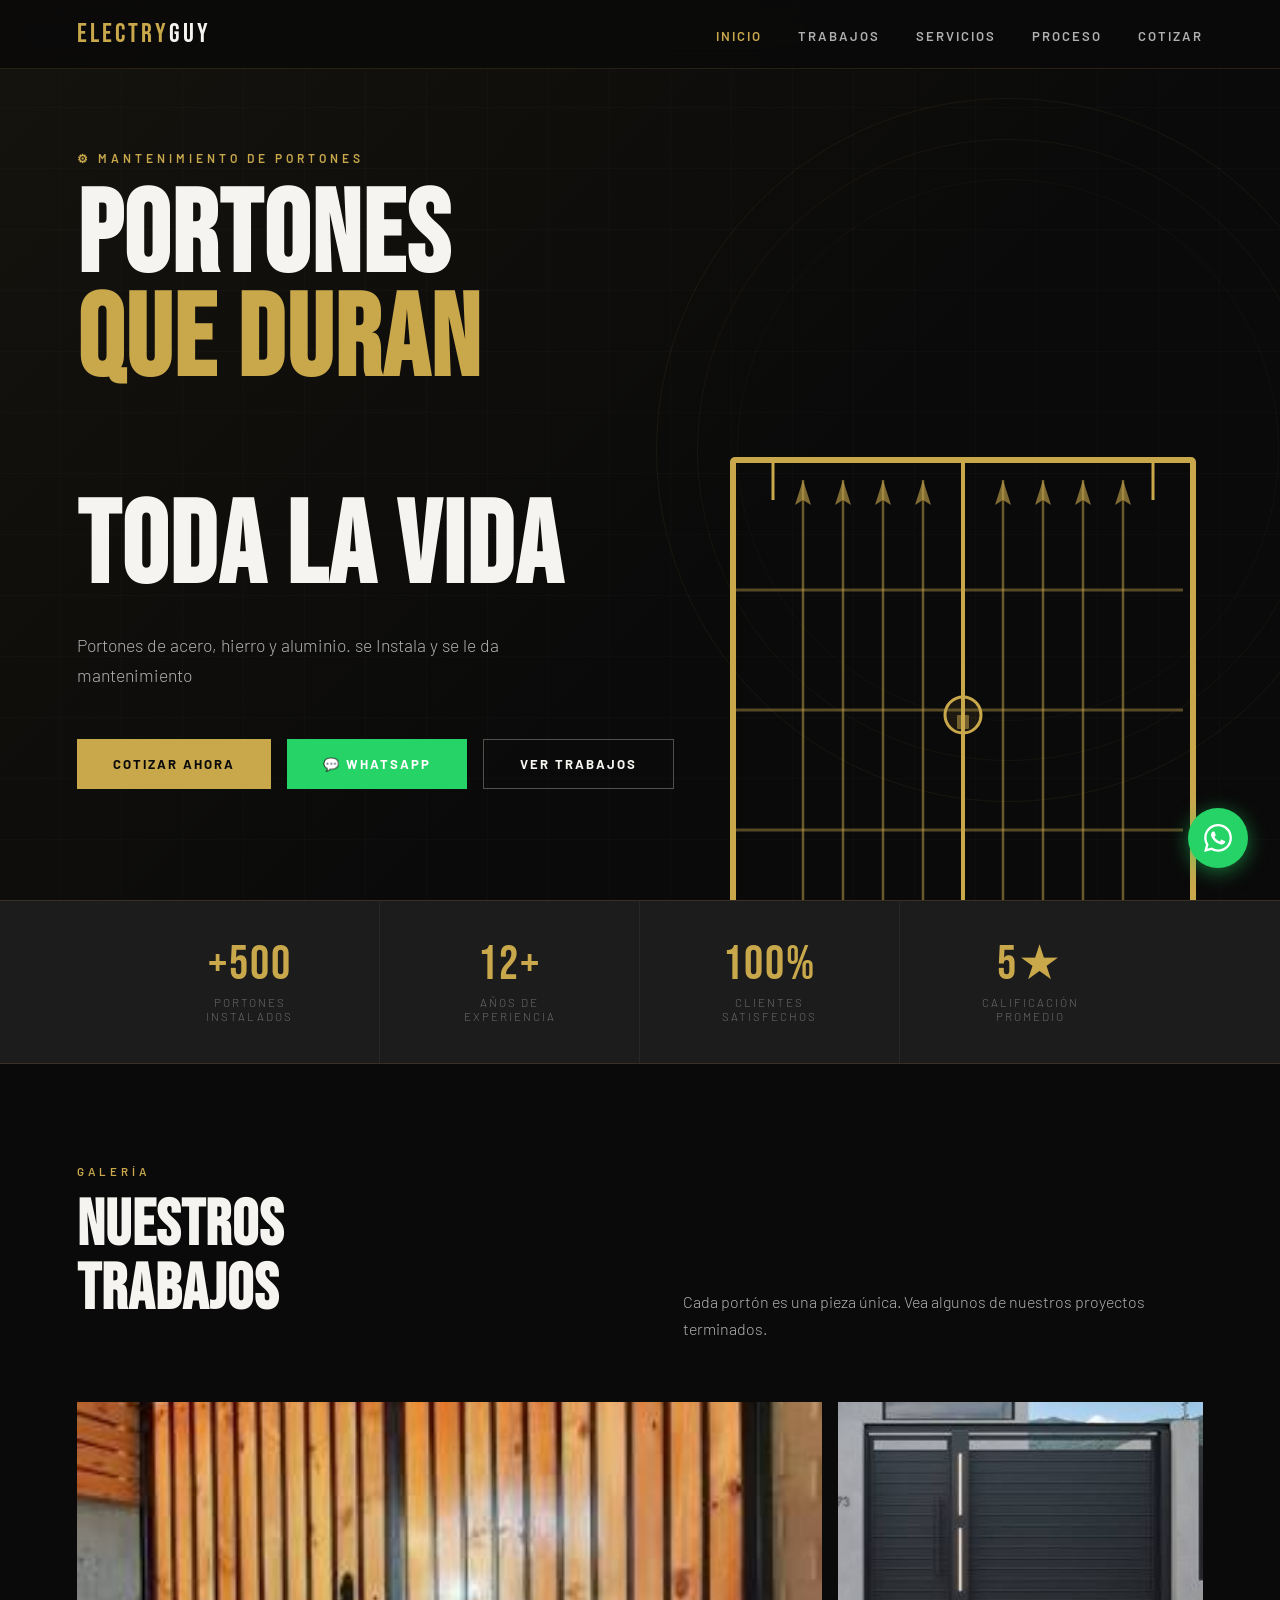
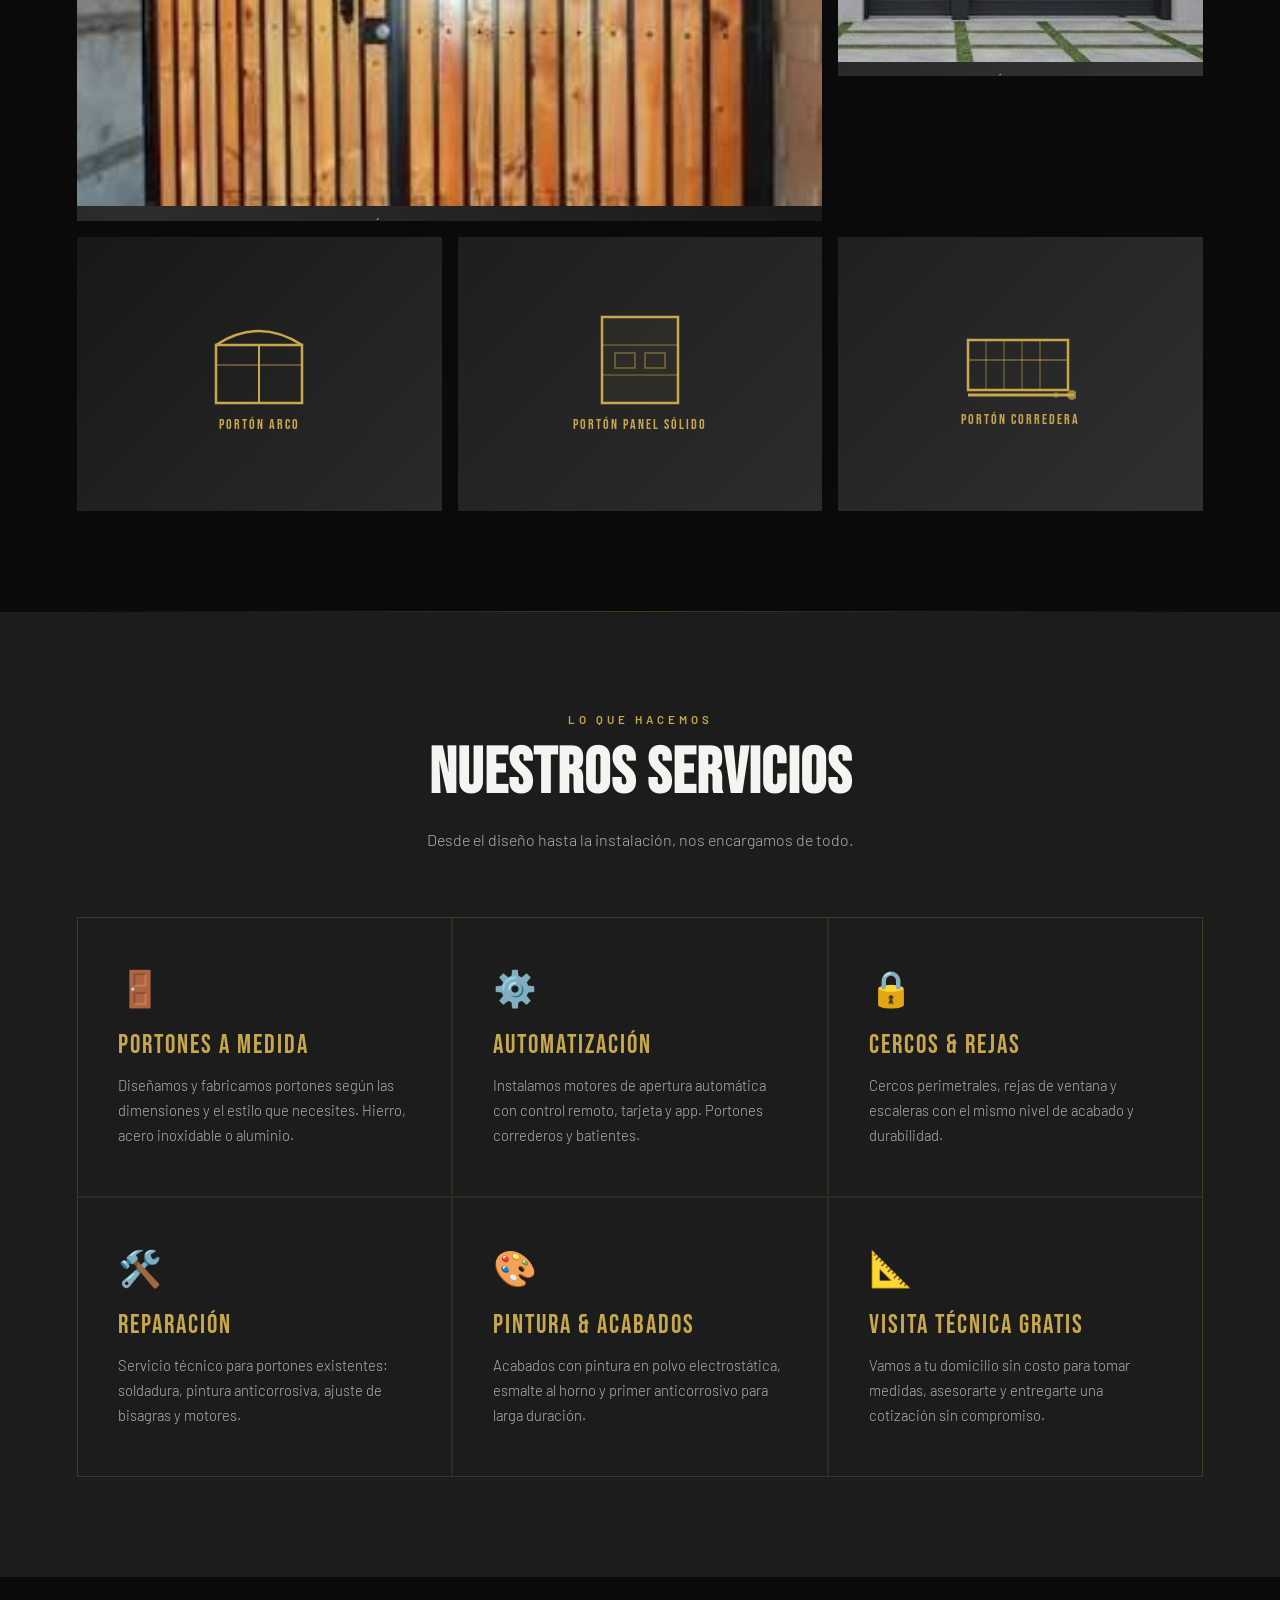
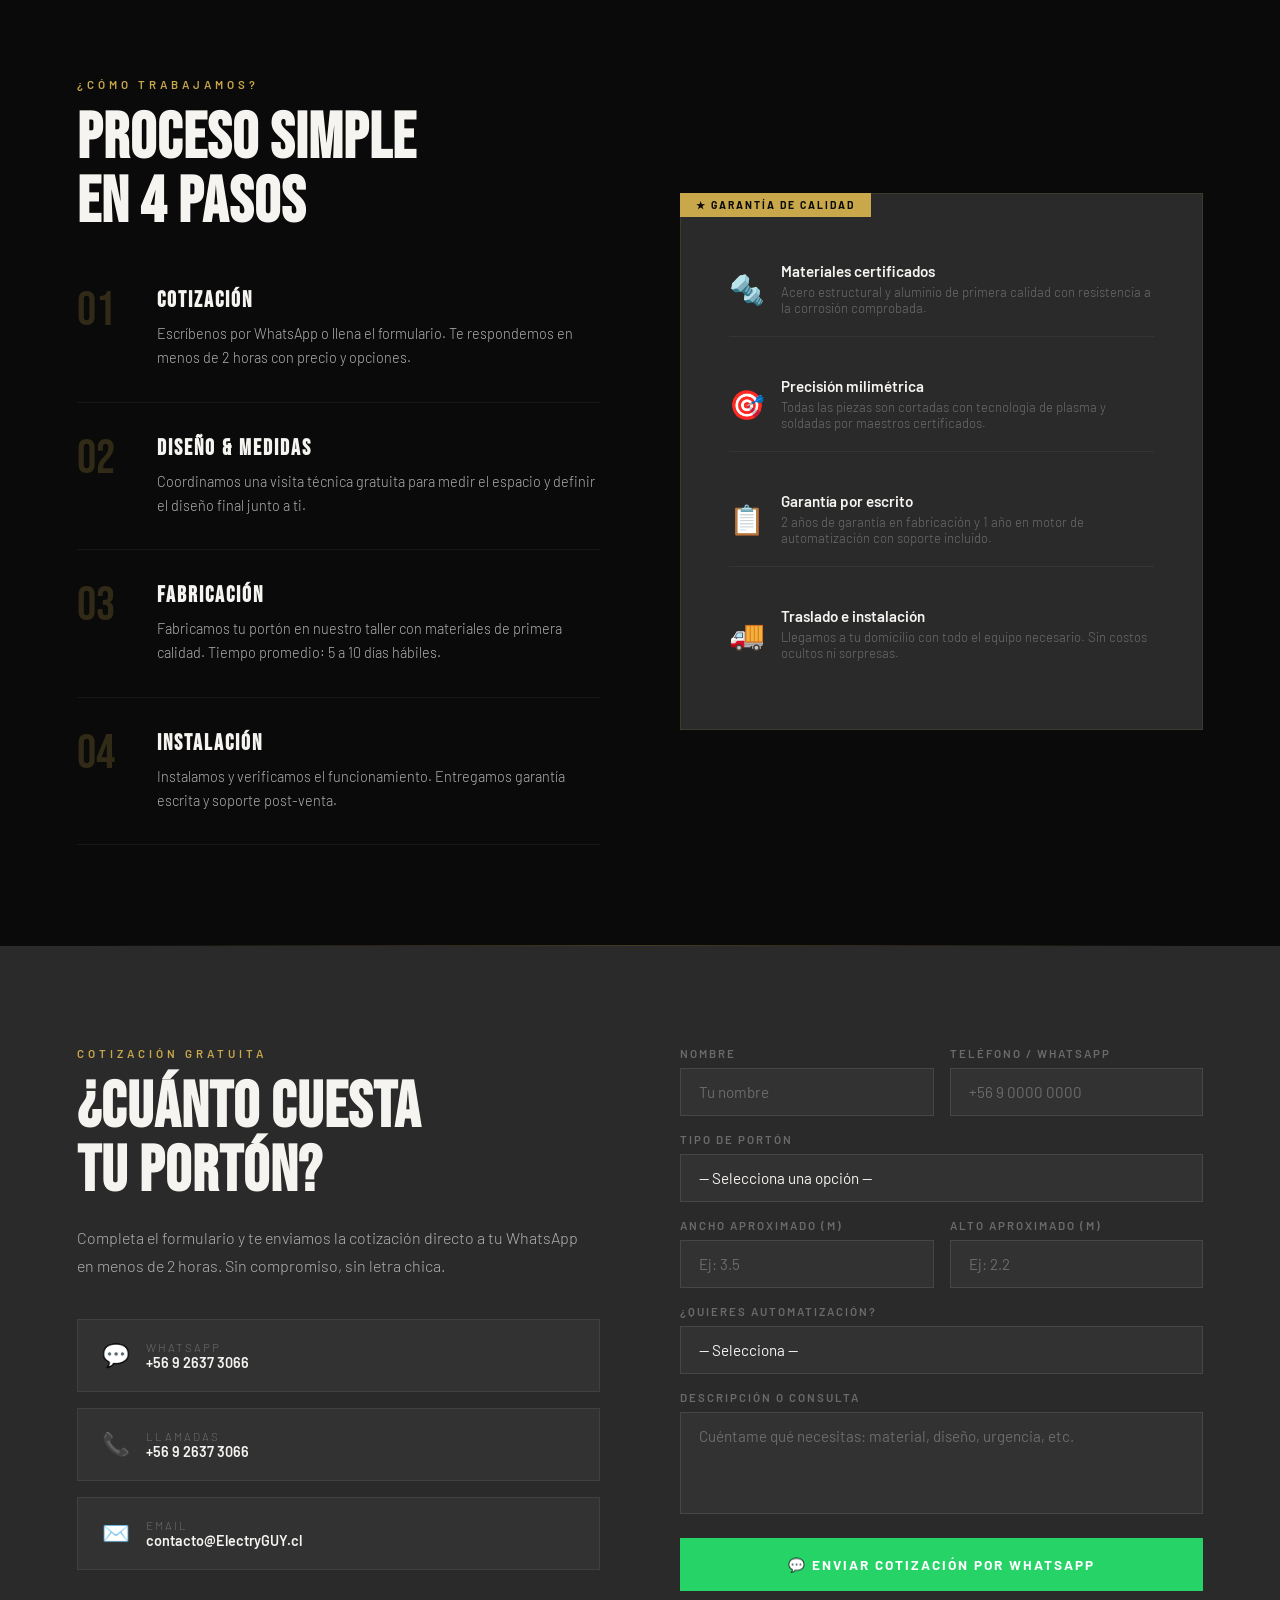
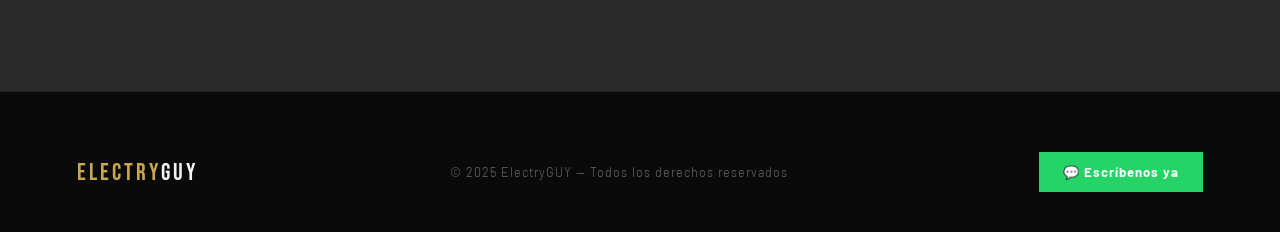
==== ElectryGUY/index.html @ 5e148a98 "primero" ====
<!DOCTYPE html>
<html lang="es">
<head>
  <meta charset="UTF-8" />
  <meta name="viewport" content="width=device-width, initial-scale=1.0" />
  <title>ElectryGUY — Portones de Acero & Herrería</title>
  <link href="https://fonts.googleapis.com/css2?family=Bebas+Neue&family=Barlow:ital,wght@0,300;0,400;0,600;0,700;1,300&display=swap" rel="stylesheet" />
  <link rel="stylesheet" href="css/styles.css" />
  <link rel="icon" href="Galeria/icono.ico" type="image/x-icon">
</head>
<body>

<!-- Navegador -->
<nav>
  <div class="nav-logo">Electry<span>GUY</span></div>
  <ul class="nav-links">
    <li><a href="#inicio">Inicio</a></li>
    <li><a href="#trabajos">Trabajos</a></li>
    <li><a href="#servicios">Servicios</a></li>
    <li><a href="#proceso">Proceso</a></li>
    <li><a href="#cotizar">Cotizar</a></li>
  </ul>
</nav>

<!-- HERO -->
<section id="inicio">
  <div class="hero-bg"></div>
  <div class="hero-accent"></div>

  <div class="hero-content">
    <p class="hero-eyebrow">⚙ Mantenimiento de Portones</p>
    <h1 class="hero-title">
      Portones<br>
      <em>que duran</em><br>
      toda la vida
    </h1>
    <p class="hero-desc">
      Portones de acero, hierro y aluminio. se Instala y se le da mantenimiento
    </p>
    <div class="hero-ctas">
      <!-- cotizar Whatsapp, redirecciona a whatsapp  -->
      <a href="#cotizar" class="btn btn-primary">Cotizar ahora</a>
      <a href="https://wa.me/56926373066?text=Hola,%20quiero%20cotizar,%20" target="_blank" class="btn btn-whatsapp">
        💬 WhatsApp
      </a>
      <a href="#trabajos" class="btn btn-outline">Ver trabajos</a>
    </div>
  </div>

  <!-- SVG portón decorativo que esta en el inicio-->
  <svg class="hero-gate-svg" viewBox="0 0 480 520" fill="none" xmlns="http://www.w3.org/2000/svg">
    <!-- Marco exterior -->
    <rect x="10" y="10" width="460" height="500" rx="2" stroke="#c9a84c" stroke-width="6" fill="none"/>
    <!-- Línea central -->
    <line x1="240" y1="10" x2="240" y2="510" stroke="#c9a84c" stroke-width="4"/>
    <!-- Panel izq barras verticales -->
    <line x1="80" y1="30" x2="80" y2="490" stroke="#c9a84c" stroke-opacity="0.5" stroke-width="2.5"/>
    <line x1="120" y1="30" x2="120" y2="490" stroke="#c9a84c" stroke-opacity="0.5" stroke-width="2.5"/>
    <line x1="160" y1="30" x2="160" y2="490" stroke="#c9a84c" stroke-opacity="0.5" stroke-width="2.5"/>
    <line x1="200" y1="30" x2="200" y2="490" stroke="#c9a84c" stroke-opacity="0.5" stroke-width="2.5"/>
    <!-- Panel der barras verticales -->
    <line x1="280" y1="30" x2="280" y2="490" stroke="#c9a84c" stroke-opacity="0.5" stroke-width="2.5"/>
    <line x1="320" y1="30" x2="320" y2="490" stroke="#c9a84c" stroke-opacity="0.5" stroke-width="2.5"/>
    <line x1="360" y1="30" x2="360" y2="490" stroke="#c9a84c" stroke-opacity="0.5" stroke-width="2.5"/>
    <line x1="400" y1="30" x2="400" y2="490" stroke="#c9a84c" stroke-opacity="0.5" stroke-width="2.5"/>
    <!-- Travesaños horizontales -->
    <line x1="10" y1="140" x2="460" y2="140" stroke="#c9a84c" stroke-opacity="0.4" stroke-width="3"/>
    <line x1="10" y1="260" x2="460" y2="260" stroke="#c9a84c" stroke-opacity="0.4" stroke-width="3"/>
    <line x1="10" y1="380" x2="460" y2="380" stroke="#c9a84c" stroke-opacity="0.4" stroke-width="3"/>
    <!-- Puntas en punta de lanza en barras -->
    <polygon points="80,30 72,55 80,50 88,55" fill="#c9a84c" opacity="0.6"/>
    <polygon points="120,30 112,55 120,50 128,55" fill="#c9a84c" opacity="0.6"/>
    <polygon points="160,30 152,55 160,50 168,55" fill="#c9a84c" opacity="0.6"/>
    <polygon points="200,30 192,55 200,50 208,55" fill="#c9a84c" opacity="0.6"/>
    <polygon points="280,30 272,55 280,50 288,55" fill="#c9a84c" opacity="0.6"/>
    <polygon points="320,30 312,55 320,50 328,55" fill="#c9a84c" opacity="0.6"/>
    <polygon points="360,30 352,55 360,50 368,55" fill="#c9a84c" opacity="0.6"/>
    <polygon points="400,30 392,55 400,50 408,55" fill="#c9a84c" opacity="0.6"/>
    <!-- Cerradura -->
    <circle cx="240" cy="265" r="18" stroke="#c9a84c" stroke-width="3" fill="rgba(201,168,76,0.1)"/>
    <rect x="234" y="265" width="12" height="14" rx="1" fill="#c9a84c" opacity="0.5"/>
    <!-- Detalles decorativos esquinas -->
    <path d="M10 10 L50 10 L50 50" stroke="#c9a84c" stroke-width="3" fill="none"/>
    <path d="M470 10 L430 10 L430 50" stroke="#c9a84c" stroke-width="3" fill="none"/>
    <path d="M10 510 L50 510 L50 470" stroke="#c9a84c" stroke-width="3" fill="none"/>
    <path d="M470 510 L430 510 L430 470" stroke="#c9a84c" stroke-width="3" fill="none"/>
    <!-- Glow sutil -->
    <rect x="10" y="10" width="460" height="500" rx="2" stroke="#c9a84c" stroke-width="1" fill="none" opacity="0.2" filter="url(#glow)"/>
    <defs>
      <filter id="glow">
        <feGaussianBlur stdDeviation="4" result="blur"/>
        <feMerge><feMergeNode in="blur"/><feMergeNode in="SourceGraphic"/></feMerge>
      </filter>
    </defs>
  </svg>
</section>

<!-- STATS -->
<div class="stats-bar">
  <div class="stat-item">
    <div class="stat-num">+500</div>
    <div class="stat-label">Portones instalados</div>
  </div>
  <div class="stat-item">
    <div class="stat-num">12+</div>
    <div class="stat-label">Años de experiencia</div>
  </div>
  <div class="stat-item">
    <div class="stat-num">100%</div>
    <div class="stat-label">Clientes satisfechos</div>
  </div>
  <div class="stat-item">
    <div class="stat-num">5★</div>
    <div class="stat-label">Calificación promedio</div>
  </div>
</div>

<!-- TRABAJOS -->
<section id="trabajos">
  <div class="gallery-header">
    <div>
      <p class="section-tag">Galería</p>
      <h2 class="section-title">Nuestros<br>Trabajos</h2>
    </div>
    <p class="section-sub">Cada portón es una pieza única. Vea algunos de nuestros proyectos terminados.</p>
  </div>

  <div class="gallery-grid">
    <!-- Las imágenes usan placeholders con colores reales de acero -->
    <div class="gallery-item" style="grid-column:span 2; aspect-ratio:16/9;">
      <div style="width:100%;height:100%;background:linear-gradient(135deg,#1a1a1a 0%,#2d2d2d 40%,#1a1a1a 100%);display:flex;align-items:center;justify-content:center;flex-direction:column;gap:12px;">
        <img class="galeria-img" src="Galeria/Portón Colonial — Doble Hoja.jpeg" alt="Proton Colonial - Doble Hoja">
        <!-- texto descriptivo  -->
        <span style="color:#c9a84c;font-family:'Bebas Neue',sans-serif;letter-spacing:3px;font-size:1rem;">Portón Colonial Doble Hoja</span>
      </div>
      <div class="gallery-overlay"><span class="gallery-label">Portón Colonial — Doble Hoja</span></div>
    </div>

    <div class="gallery-item">
      <div style="width:100%;height:100%;background:linear-gradient(135deg,#222 0%,#333 100%);display:flex;align-items:center;justify-content:center;flex-direction:column;gap:12px;">
        <img class="galeria-img" src = "Galeria/Portón Moderno — Acero.jpeg" alt="Portón Moderno - Acero">
        <!-- texto descriptivo  -->
        <span style="color:#c9a84c;font-family:'Bebas Neue',sans-serif;letter-spacing:2px;font-size:0.85rem;">Portón Moderno</span>
      </div>
      <div class="gallery-overlay"><span class="gallery-label">Portón Moderno — Acero</span></div>
    </div>

    <div class="gallery-item">
      <div style="width:100%;height:100%;background:linear-gradient(135deg,#181818 0%,#2a2a2a 100%);display:flex;align-items:center;justify-content:center;flex-direction:column;gap:12px;">
        <svg width="90" height="90" viewBox="0 0 90 90" fill="none">
          <rect x="2" y="30" width="86" height="58" stroke="#c9a84c" stroke-width="2.5" fill="none"/>
          <line x1="2" y1="50" x2="88" y2="50" stroke="#c9a84c" stroke-opacity="0.4" stroke-width="2"/>
          <line x1="45" y1="30" x2="45" y2="88" stroke="#c9a84c" stroke-width="2"/>
          <!-- arco superior -->
          <path d="M2 30 Q45 2 88 30" stroke="#c9a84c" stroke-width="2.5" fill="none"/>
        </svg>
        <span style="color:#c9a84c;font-family:'Bebas Neue',sans-serif;letter-spacing:2px;font-size:0.85rem;">Portón Arco</span>
      </div>
      <div class="gallery-overlay"><span class="gallery-label">Portón Estilo Arco</span></div>
    </div>

    <div class="gallery-item">
      <div style="width:100%;height:100%;background:linear-gradient(135deg,#1e1e1e 0%,#2c2c2c 100%);display:flex;align-items:center;justify-content:center;flex-direction:column;gap:12px;">
        <svg width="80" height="90" viewBox="0 0 80 90" fill="none">
          <rect x="2" y="2" width="76" height="86" stroke="#c9a84c" stroke-width="2.5" fill="rgba(201,168,76,0.05)"/>
          <line x1="2" y1="30" x2="78" y2="30" stroke="#c9a84c" stroke-opacity="0.3" stroke-width="2"/>
          <line x1="2" y1="60" x2="78" y2="60" stroke="#c9a84c" stroke-opacity="0.3" stroke-width="2"/>
          <rect x="15" y="38" width="20" height="15" stroke="#c9a84c" stroke-opacity="0.5" stroke-width="1.5" fill="none"/>
          <rect x="45" y="38" width="20" height="15" stroke="#c9a84c" stroke-opacity="0.5" stroke-width="1.5" fill="none"/>
        </svg>
        <span style="color:#c9a84c;font-family:'Bebas Neue',sans-serif;letter-spacing:2px;font-size:0.85rem;">Portón Panel Sólido</span>
      </div>
      <div class="gallery-overlay"><span class="gallery-label">Portón Panel Sólido</span></div>
    </div>

    <div class="gallery-item">
      <div style="width:100%;height:100%;background:linear-gradient(135deg,#202020 0%,#303030 100%);display:flex;align-items:center;justify-content:center;flex-direction:column;gap:12px;">
        <svg width="110" height="80" viewBox="0 0 110 80" fill="none">
          <!-- corredera -->
          <rect x="2" y="20" width="100" height="50" stroke="#c9a84c" stroke-width="2.5" fill="none"/>
          <line x1="2" y1="40" x2="102" y2="40" stroke="#c9a84c" stroke-opacity="0.4" stroke-width="2"/>
          <line x1="20" y1="20" x2="20" y2="70" stroke="#c9a84c" stroke-opacity="0.4" stroke-width="1.5"/>
          <line x1="38" y1="20" x2="38" y2="70" stroke="#c9a84c" stroke-opacity="0.4" stroke-width="1.5"/>
          <line x1="56" y1="20" x2="56" y2="70" stroke="#c9a84c" stroke-opacity="0.4" stroke-width="1.5"/>
          <line x1="74" y1="20" x2="74" y2="70" stroke="#c9a84c" stroke-opacity="0.4" stroke-width="1.5"/>
          <!-- riel -->
          <line x1="2" y1="75" x2="108" y2="75" stroke="#c9a84c" stroke-width="3"/>
          <circle cx="106" cy="75" r="5" fill="#c9a84c" opacity="0.7"/>
          <circle cx="90" cy="75" r="3" fill="#c9a84c" opacity="0.4"/>
        </svg>
        <span style="color:#c9a84c;font-family:'Bebas Neue',sans-serif;letter-spacing:2px;font-size:0.85rem;">Portón Corredera</span>
      </div>
      <div class="gallery-overlay"><span class="gallery-label">Portón Corredera Automático</span></div>
    </div>
  </div>
</section>

<div class="divider"></div>

<!-- SERVICIOS -->
<section id="servicios">
  <div class="services-header">
    <p class="section-tag">Lo que hacemos</p>
    <h2 class="section-title">Nuestros Servicios</h2>
    <p class="section-sub">Desde el diseño hasta la instalación, nos encargamos de todo.</p>
  </div>

  <div class="services-grid">
    <div class="service-card">
      <div class="service-icon">🚪</div>
      <div class="service-name">Portones a medida</div>
      <p class="service-desc">Diseñamos y fabricamos portones según las dimensiones y el estilo que necesites. Hierro, acero inoxidable o aluminio.</p>
    </div>
    <div class="service-card">
      <div class="service-icon">⚙️</div>
      <div class="service-name">Automatización</div>
      <p class="service-desc">Instalamos motores de apertura automática con control remoto, tarjeta y app. Portones correderos y batientes.</p>
    </div>
    <div class="service-card">
      <div class="service-icon">🔒</div>
      <div class="service-name">Cercos & Rejas</div>
      <p class="service-desc">Cercos perimetrales, rejas de ventana y escaleras con el mismo nivel de acabado y durabilidad.</p>
    </div>
    <div class="service-card">
      <div class="service-icon">🛠️</div>
      <div class="service-name">Reparación</div>
      <p class="service-desc">Servicio técnico para portones existentes: soldadura, pintura anticorrosiva, ajuste de bisagras y motores.</p>
    </div>
    <div class="service-card">
      <div class="service-icon">🎨</div>
      <div class="service-name">Pintura & Acabados</div>
      <p class="service-desc">Acabados con pintura en polvo electrostática, esmalte al horno y primer anticorrosivo para larga duración.</p>
    </div>
    <div class="service-card">
      <div class="service-icon">📐</div>
      <div class="service-name">Visita técnica gratis</div>
      <p class="service-desc">Vamos a tu domicilio sin costo para tomar medidas, asesorarte y entregarte una cotización sin compromiso.</p>
    </div>
  </div>
</section>

<!-- PROCESO -->
<section id="proceso">
  <div class="proceso-grid">
    <div>
      <p class="section-tag">¿Cómo trabajamos?</p>
      <h2 class="section-title">Proceso simple<br>en 4 pasos</h2>

      <div class="proceso-steps">
        <div class="step">
          <div class="step-num">01</div>
          <div class="step-content">
            <h3>Cotización</h3>
            <p>Escríbenos por WhatsApp o llena el formulario. Te respondemos en menos de 2 horas con precio y opciones.</p>
          </div>
        </div>
        <div class="step">
          <div class="step-num">02</div>
          <div class="step-content">
            <h3>Diseño & Medidas</h3>
            <p>Coordinamos una visita técnica gratuita para medir el espacio y definir el diseño final junto a ti.</p>
          </div>
        </div>
        <div class="step">
          <div class="step-num">03</div>
          <div class="step-content">
            <h3>Fabricación</h3>
            <p>Fabricamos tu portón en nuestro taller con materiales de primera calidad. Tiempo promedio: 5 a 10 días hábiles.</p>
          </div>
        </div>
        <div class="step">
          <div class="step-num">04</div>
          <div class="step-content">
            <h3>Instalación</h3>
            <p>Instalamos y verificamos el funcionamiento. Entregamos garantía escrita y soporte post-venta.</p>
          </div>
        </div>
      </div>
    </div>

    <div class="proceso-visual">
      <div class="garantia-item">
        <div class="garantia-icon">🔩</div>
        <div class="garantia-text">
          <h4>Materiales certificados</h4>
          <p>Acero estructural y aluminio de primera calidad con resistencia a la corrosión comprobada.</p>
        </div>
      </div>
      <div class="garantia-item">
        <div class="garantia-icon">🎯</div>
        <div class="garantia-text">
          <h4>Precisión milimétrica</h4>
          <p>Todas las piezas son cortadas con tecnología de plasma y soldadas por maestros certificados.</p>
        </div>
      </div>
      <div class="garantia-item">
        <div class="garantia-icon">📋</div>
        <div class="garantia-text">
          <h4>Garantía por escrito</h4>
          <p>2 años de garantía en fabricación y 1 año en motor de automatización con soporte incluido.</p>
        </div>
      </div>
      <div class="garantia-item">
        <div class="garantia-icon">🚚</div>
        <div class="garantia-text">
          <h4>Traslado e instalación</h4>
          <p>Llegamos a tu domicilio con todo el equipo necesario. Sin costos ocultos ni sorpresas.</p>
        </div>
      </div>
    </div>
  </div>
</section>

<div class="divider"></div>

<!-- COTIZAR -->
<section id="cotizar">
  <div class="cotizar-container">
    <div class="cotizar-info">
      <p class="section-tag">Cotización gratuita</p>
      <h2 class="section-title">¿Cuánto cuesta<br>tu portón?</h2>
      <p class="section-sub">
        Completa el formulario y te enviamos la cotización directo a tu WhatsApp en menos de 2 horas.
        Sin compromiso, sin letra chica.
      </p>
<!-- Cotizar, Wahastaspp Link Prioritario-->
      <div class="contacto-directo" style="margin-top:40px;">
        <a href="https://wa.me/56926373066" target="_blank" class="contacto-link">
          <span class="c-icon">💬</span>
          <div>
            <span class="c-label">WhatsApp</span>
            <span class="c-val">+56 9 2637 3066</span>
          </div>
        </a>
        <a href="tel:+56926373066" class="contacto-link">
          <span class="c-icon">📞</span>
          <div>
            <span class="c-label">Llamadas</span>
            <span class="c-val">+56 9 2637 3066</span>
          </div>
        </a>
        <a href="mailto:contacto@ElectryGUY.cl" class="contacto-link">
          <span class="c-icon">✉️</span>
          <div>
            <span class="c-label">Email</span>
            <span class="c-val">contacto@ElectryGUY.cl</span>
          </div>
        </a>
      </div>
    </div>

    <div class="cotizar-form">
      <div class="form-row">
        <div class="form-group">
          <label>Nombre</label>
          <input type="text" id="nombre" placeholder="Tu nombre" />
        </div>
        <div class="form-group">
          <label>Teléfono / WhatsApp</label>
          <input type="number" id="telefono" placeholder="+56 9 0000 0000" />
        </div>
      </div>

      <div class="form-group">
        <label>Tipo de portón</label>
        <select id="tipo">
          <option value="">— Selecciona una opción —</option>
          <option>Portón batiente (1 hoja)</option>
          <option>Portón batiente doble hoja</option>
          <option>Portón corredera</option>
          <option>Portón seccional</option>
          <option>Reja / Cerco</option>
          <option>Otro / No sé aún</option>
        </select>
      </div>

      <div class="form-row">
        <div class="form-group">
          <label>Ancho aproximado (m)</label>
          <input type="number" id="ancho" placeholder="Ej: 3.5" step="0.1" min="0" />
        </div>
        <div class="form-group">
          <label>Alto aproximado (m)</label>
          <input type="number" id="alto" placeholder="Ej: 2.2" step="0.1" min="0" />
        </div>
      </div>

      <div class="form-group">
        <label>¿Quieres automatización?</label>
        <select id="auto">
          <option value="">— Selecciona —</option>
          <option>Sí, con motor automático</option>
          <option>No, solo manual</option>
          <option>No sé aún, que me asesoren</option>
        </select>
      </div>

      <div class="form-group">
        <label>Descripción o consulta</label>
        <textarea id="mensaje" rows="4" placeholder="Cuéntame qué necesitas: material, diseño, urgencia, etc."></textarea>
      </div>

      <button class="btn-submit" onclick="enviarCotizacion()">
        💬 Enviar cotización por WhatsApp
      </button>
    </div>
  </div>
</section>

<!-- FOOTER -->
<footer>
  <div class="footer-logo">Electry<span style="color:#f5f4f0;">GUY</span></div>
  <p class="footer-copy">© 2025 ElectryGUY — Todos los derechos reservados</p>
  <a href="https://wa.me/56926373066" target="_blank" class="footer-wa">
    💬 Escríbenos ya
  </a>
</footer>

<!-- BOTÓN FLOTANTE WHATSAPP -->
<a href="https://wa.me/56926373066?text=Hola,%20quiero%20cotizar,%20" target="_blank" class="wa-float" title="Chateá por WhatsApp">
  <svg xmlns="http://www.w3.org/2000/svg" width="28" height="28" viewBox="0 0 24 24" fill="white">
    <path d="M.057 24l1.687-6.163c-1.041-1.804-1.588-3.849-1.587-5.946.003-6.556 5.338-11.891 11.893-11.891 3.181.001 6.167 1.24 8.413 3.488 2.245 2.248 3.481 5.236 3.48 8.414-.003 6.557-5.338 11.892-11.893 11.892-1.99-.001-3.951-.5-5.688-1.448l-6.305 1.654zm6.597-3.807c1.676.995 3.276 1.591 5.392 1.592 5.448 0 9.886-4.434 9.889-9.885.002-5.462-4.415-9.89-9.881-9.892-5.452 0-9.887 4.434-9.889 9.884-.001 2.225.651 3.891 1.746 5.634l-.999 3.648 3.742-.981zm11.387-5.464c-.074-.124-.272-.198-.57-.347-.297-.149-1.758-.868-2.031-.967-.272-.099-.47-.149-.669.149-.198.297-.768.967-.941 1.165-.173.198-.347.223-.644.074-.297-.149-1.255-.462-2.39-1.475-.883-.788-1.48-1.761-1.653-2.059-.173-.297-.018-.458.13-.606.134-.133.297-.347.446-.521.151-.172.2-.296.3-.495.099-.198.05-.372-.025-.521-.075-.148-.669-1.611-.916-2.206-.242-.579-.487-.501-.669-.51l-.57-.01c-.198 0-.52.074-.792.372s-1.04 1.016-1.04 2.479 1.065 2.876 1.213 3.074c.149.198 2.095 3.2 5.076 4.487.709.306 1.263.489 1.694.626.712.226 1.36.194 1.872.118.571-.085 1.758-.719 2.006-1.413.248-.695.248-1.29.173-1.414z"/>
  </svg>
</a>

<!-- TOAST -->
<div id="toast">✅ ¡Cotización enviada por WhatsApp!</div>

<script src="js/main.js"></script>
</body>
</html>
---- ElectryGUY/css/styles.css ----
:root {
  --negro: #0a0a0a;
  --acero: #1c1c1c;
  --carbon: #2a2a2a;
  --gris: #6b6b6b;
  --gris-claro: #b0b0b0;
  --blanco: #f5f4f0;
  --dorado: #c9a84c;
  --dorado-oscuro: #a07830;
  --whatsapp: #25D366;
}

*, *::before, *::after { box-sizing: border-box; margin: 0; padding: 0; }

html { scroll-behavior: smooth; }

body {
  background: var(--negro);
  color: var(--blanco);
  font-family: 'Barlow', sans-serif;
  font-weight: 300;
  overflow-x: hidden;
}

/* ── NAV ── */
nav {
  position: fixed;
  top: 0; left: 0; right: 0;
  z-index: 100;
  display: flex;
  justify-content: space-between;
  align-items: center;
  padding: 18px 6vw;
  background: rgba(10,10,10,0.85);
  backdrop-filter: blur(12px);
  border-bottom: 1px solid rgba(201,168,76,0.15);
  transition: background 0.3s;
}

.nav-logo {
  font-family: 'Bebas Neue', sans-serif;
  font-size: 1.7rem;
  letter-spacing: 3px;
  color: var(--dorado);
}
.nav-logo span { color: var(--blanco); }

.nav-links {
  display: flex;
  gap: 36px;
  list-style: none;
}
.nav-links a {
  color: var(--gris-claro);
  text-decoration: none;
  font-size: 0.82rem;
  letter-spacing: 2px;
  text-transform: uppercase;
  font-weight: 600;
  transition: color 0.25s;
}
.nav-links a:hover { color: var(--dorado); }

/* ── HERO ── */
#inicio {
  min-height: 100vh;
  display: flex;
  align-items: center;
  padding: 120px 6vw 80px;
  position: relative;
  overflow: hidden;
}

.hero-bg {
  position: absolute;
  inset: 0;
  background:
    linear-gradient(135deg, rgba(201,168,76,0.06) 0%, transparent 60%),
    repeating-linear-gradient(
      0deg,
      transparent,
      transparent 60px,
      rgba(255,255,255,0.015) 60px,
      rgba(255,255,255,0.015) 61px
    ),
    repeating-linear-gradient(
      90deg,
      transparent,
      transparent 60px,
      rgba(255,255,255,0.015) 60px,
      rgba(255,255,255,0.015) 61px
    );
}

.hero-accent {
  position: absolute;
  right: -80px; top: 50%;
  transform: translateY(-50%);
  width: 55vw;
  height: 55vw;
  border-radius: 50%;
  border: 1px solid rgba(201,168,76,0.08);
  pointer-events: none;
}
.hero-accent::before {
  content: '';
  position: absolute;
  inset: 40px;
  border-radius: 50%;
  border: 1px solid rgba(201,168,76,0.06);
}
.hero-accent::after {
  content: '';
  position: absolute;
  inset: 80px;
  border-radius: 50%;
  border: 1px solid rgba(201,168,76,0.04);
}

.hero-content {
  position: relative;
  max-width: 680px;
}

.hero-eyebrow {
  font-size: 0.75rem;
  letter-spacing: 4px;
  text-transform: uppercase;
  color: var(--dorado);
  margin-bottom: 20px;
  font-weight: 600;
  opacity: 0;
  animation: fadeUp 0.8s 0.2s forwards;
}

.hero-title {
  font-family: 'Bebas Neue', sans-serif;
  font-size: clamp(4rem, 9vw, 8rem);
  line-height: 0.9;
  letter-spacing: 2px;
  margin-bottom: 30px;
  opacity: 0;
  animation: fadeUp 0.8s 0.4s forwards;
}
.hero-title em {
  color: var(--dorado);
  font-style: normal;
  display: block;
}

.hero-desc {
  font-size: 1.1rem;
  line-height: 1.7;
  color: var(--gris-claro);
  max-width: 480px;
  margin-bottom: 48px;
  opacity: 0;
  animation: fadeUp 0.8s 0.6s forwards;
}

.hero-ctas {
  display: flex;
  gap: 16px;
  flex-wrap: wrap;
  opacity: 0;
  animation: fadeUp 0.8s 0.8s forwards;
}

.btn {
  display: inline-flex;
  align-items: center;
  gap: 10px;
  padding: 16px 36px;
  font-size: 0.82rem;
  font-weight: 700;
  letter-spacing: 2px;
  text-transform: uppercase;
  text-decoration: none;
  border: none;
  cursor: pointer;
  transition: transform 0.2s, box-shadow 0.2s;
}
.btn:hover { transform: translateY(-2px); }

.btn-primary {
  background: var(--dorado);
  color: var(--negro);
}
.btn-primary:hover {
  background: #dbb85a;
  box-shadow: 0 8px 30px rgba(201,168,76,0.4);
}

.btn-whatsapp {
  background: var(--whatsapp);
  color: #fff;
}
.btn-whatsapp:hover {
  background: #1ebc5a;
  box-shadow: 0 8px 30px rgba(37,211,102,0.4);
}

.btn-outline {
  background: transparent;
  color: var(--blanco);
  border: 1px solid rgba(245,244,240,0.3);
}
.btn-outline:hover {
  border-color: var(--dorado);
  color: var(--dorado);
}

/* ── STATS ── */
.stats-bar {
  background: var(--acero);
  border-top: 1px solid rgba(201,168,76,0.15);
  border-bottom: 1px solid rgba(201,168,76,0.15);
  display: flex;
  justify-content: center;
  gap: 0;
}

.stat-item {
  padding: 40px 60px;
  text-align: center;
  border-right: 1px solid rgba(255,255,255,0.05);
  flex: 1;
  max-width: 260px;
}
.stat-item:last-child { border-right: none; }

.stat-num {
  font-family: 'Bebas Neue', sans-serif;
  font-size: 3rem;
  color: var(--dorado);
  letter-spacing: 2px;
  line-height: 1;
}

.stat-label {
  font-size: 0.72rem;
  letter-spacing: 2px;
  text-transform: uppercase;
  color: var(--gris);
  margin-top: 6px;
}

/* ── SECCIONES COMUNES ── */
section { padding: 100px 6vw; }

.section-tag {
  font-size: 0.72rem;
  letter-spacing: 4px;
  text-transform: uppercase;
  color: var(--dorado);
  font-weight: 600;
  margin-bottom: 16px;
}

.section-title {
  font-family: 'Bebas Neue', sans-serif;
  font-size: clamp(2.5rem, 5vw, 4rem);
  letter-spacing: 1px;
  line-height: 1;
  margin-bottom: 20px;
}

.section-sub {
  color: var(--gris-claro);
  font-size: 1rem;
  line-height: 1.7;
  max-width: 520px;
}

/* ── TRABAJOS / GALERÍA ── */
#trabajos { background: var(--negro); }

.gallery-header {
  display: flex;
  justify-content: space-between;
  align-items: flex-end;
  margin-bottom: 60px;
  flex-wrap: wrap;
  gap: 24px;
}

.gallery-grid {
  display: grid;
  grid-template-columns: repeat(3, 1fr);
  grid-template-rows: auto auto;
  gap: 16px;
}

.gallery-item {
  position: relative;
  overflow: hidden;
  background: var(--carbon);
  aspect-ratio: 4/3;
  cursor: pointer;
}

.gallery-item:first-child {
  grid-column: span 2;
  aspect-ratio: 16/9;
}

.gallery-img {
  width: 100%;
  height: 100%;
  object-fit: cover;
  display:block;
}

.gallery-item img {
    width: 100%;
    height: 100%;
    object-fit: cover;
    display: block;
}

.gallery-item:hover .gallery-img {
  transform: scale(1.06);
  filter: grayscale(0%);
}

.gallery-overlay {
  position: absolute;
  inset: 0;
  background: linear-gradient(to top, rgba(10,10,10,0.85) 0%, transparent 60%);
  opacity: 0;
  transition: opacity 0.4s;
  display: flex;
  align-items: flex-end;
  padding: 24px;
}

.gallery-item:hover .gallery-overlay { opacity: 1; }

.gallery-label {
  font-family: 'Bebas Neue', sans-serif;
  font-size: 1.4rem;
  letter-spacing: 2px;
  color: var(--dorado);
}

/* ── SERVICIOS ── */
#servicios { background: var(--acero); }

.services-header {
  text-align: center;
  margin-bottom: 64px;
}
.services-header .section-sub { margin: 0 auto; }

.services-grid {
  display: grid;
  grid-template-columns: repeat(auto-fit, minmax(280px, 1fr));
  gap: 2px;
  background: rgba(201,168,76,0.1);
  border: 1px solid rgba(201,168,76,0.1);
}

.service-card {
  background: var(--acero);
  padding: 48px 40px;
  transition: background 0.3s;
}

.service-card:hover { background: var(--carbon); }

.service-icon {
  font-size: 2.2rem;
  margin-bottom: 20px;
}

.service-name {
  font-family: 'Bebas Neue', sans-serif;
  font-size: 1.6rem;
  letter-spacing: 2px;
  color: var(--dorado);
  margin-bottom: 12px;
}

.service-desc {
  color: var(--gris-claro);
  font-size: 0.92rem;
  line-height: 1.7;
}

/* ── PROCESO ── */
#proceso { background: var(--negro); }

.proceso-grid {
  display: grid;
  grid-template-columns: 1fr 1fr;
  gap: 80px;
  align-items: center;
}

.proceso-steps {
  display: flex;
  flex-direction: column;
  gap: 0;
}

.step {
  display: flex;
  gap: 24px;
  padding: 32px 0;
  border-bottom: 1px solid rgba(255,255,255,0.05);
  position: relative;
}

.step-num {
  font-family: 'Bebas Neue', sans-serif;
  font-size: 3rem;
  color: rgba(201,168,76,0.2);
  line-height: 1;
  min-width: 56px;
  transition: color 0.3s;
}

.step:hover .step-num { color: var(--dorado); }

.step-content h3 {
  font-family: 'Bebas Neue', sans-serif;
  font-size: 1.4rem;
  letter-spacing: 2px;
  margin-bottom: 8px;
}

.step-content p {
  color: var(--gris-claro);
  font-size: 0.9rem;
  line-height: 1.65;
}

.proceso-visual {
  background: var(--carbon);
  border: 1px solid rgba(201,168,76,0.12);
  padding: 48px;
  display: flex;
  flex-direction: column;
  gap: 20px;
  position: relative;
}

.proceso-visual::before {
  content: '★ GARANTÍA DE CALIDAD';
  position: absolute;
  top: -1px; left: -1px;
  background: var(--dorado);
  color: var(--negro);
  font-size: 0.65rem;
  font-weight: 700;
  letter-spacing: 2px;
  padding: 6px 16px;
}

.garantia-item {
  display: flex;
  align-items: center;
  gap: 16px;
  padding: 20px 0;
  border-bottom: 1px solid rgba(255,255,255,0.05);
}

.garantia-item:last-child { border-bottom: none; }

.garantia-icon { font-size: 1.8rem; }

.garantia-text h4 {
  font-weight: 600;
  font-size: 0.95rem;
  margin-bottom: 4px;
}

.garantia-text p {
  color: var(--gris);
  font-size: 0.82rem;
}

/* ── COTIZA ── */
#cotizar { background: var(--carbon); }

.cotizar-container {
  display: grid;
  grid-template-columns: 1fr 1fr;
  gap: 80px;
  align-items: start;
}

.cotizar-info .section-sub { margin-bottom: 40px; }

.contacto-directo {
  display: flex;
  flex-direction: column;
  gap: 16px;
}

.contacto-link {
  display: flex;
  align-items: center;
  gap: 16px;
  padding: 20px 24px;
  background: rgba(245,244,240,0.04);
  border: 1px solid rgba(245,244,240,0.07);
  color: var(--blanco);
  text-decoration: none;
  font-size: 0.9rem;
  transition: border-color 0.25s, background 0.25s;
}

.contacto-link:hover {
  border-color: var(--dorado);
  background: rgba(201,168,76,0.05);
}

.contacto-link .c-icon { font-size: 1.4rem; }
.contacto-link .c-label { font-size: 0.72rem; letter-spacing: 2px; text-transform: uppercase; color: var(--gris); display: block; }
.contacto-link .c-val { font-weight: 600; color: var(--blanco); }

/* FORM */
.cotizar-form {
  display: flex;
  flex-direction: column;
  gap: 16px;
}

.form-group {
  display: flex;
  flex-direction: column;
  gap: 8px;
}

.form-group label {
  font-size: 0.72rem;
  letter-spacing: 2px;
  text-transform: uppercase;
  color: var(--gris);
  font-weight: 600;
}

.form-group input,
.form-group select,
.form-group textarea {
  background: rgba(245,244,240,0.04);
  border: 1px solid rgba(245,244,240,0.1);
  color: var(--blanco);
  padding: 14px 18px;
  font-family: 'Barlow', sans-serif;
  font-size: 0.95rem;
  outline: none;
  transition: border-color 0.25s;
  resize: none;
  appearance: none;
}

.form-group input::placeholder,
.form-group textarea::placeholder { color: var(--gris); }

.form-group select option { background: var(--carbon); color: var(--blanco); }

.form-group input:focus,
.form-group select:focus,
.form-group textarea:focus {
  border-color: var(--dorado);
  background: rgba(201,168,76,0.04);
}

.form-row { display: grid; grid-template-columns: 1fr 1fr; gap: 16px; }

.btn-submit {
  display: flex;
  align-items: center;
  justify-content: center;
  gap: 10px;
  padding: 18px 36px;
  background: var(--whatsapp);
  color: #fff;
  border: none;
  cursor: pointer;
  font-family: 'Barlow', sans-serif;
  font-size: 0.85rem;
  font-weight: 700;
  letter-spacing: 2px;
  text-transform: uppercase;
  margin-top: 8px;
  transition: background 0.25s, transform 0.2s, box-shadow 0.2s;
}

.btn-submit:hover {
  background: #1ebc5a;
  transform: translateY(-2px);
  box-shadow: 0 8px 30px rgba(37,211,102,0.4);
}

/* ── FOOTER ── */
footer {
  background: var(--negro);
  border-top: 1px solid rgba(201,168,76,0.12);
  padding: 60px 6vw 40px;
  display: flex;
  justify-content: space-between;
  align-items: center;
  flex-wrap: wrap;
  gap: 24px;
}

.footer-logo {
  font-family: 'Bebas Neue', sans-serif;
  font-size: 1.5rem;
  letter-spacing: 3px;
  color: var(--dorado);
}

.footer-copy {
  font-size: 0.78rem;
  color: var(--gris);
  letter-spacing: 1px;
}

.footer-wa {
  display: flex;
  align-items: center;
  gap: 10px;
  background: var(--whatsapp);
  color: #fff;
  text-decoration: none;
  padding: 12px 24px;
  font-size: 0.82rem;
  font-weight: 700;
  letter-spacing: 1px;
  transition: background 0.25s;
}
.footer-wa:hover { background: #1ebc5a; }

/* ── WHATSAPP FLOTANTE ── */
.wa-float {
  position: fixed;
  bottom: 32px;
  right: 32px;
  z-index: 200;
  background: var(--whatsapp);
  color: #fff;
  width: 60px;
  height: 60px;
  border-radius: 50%;
  display: flex;
  align-items: center;
  justify-content: center;
  font-size: 1.7rem;
  text-decoration: none;
  box-shadow: 0 4px 20px rgba(37,211,102,0.5);
  animation: pulse 2.5s infinite;
  transition: transform 0.2s;
}

.wa-float:hover { transform: scale(1.1); }

/* ── DIVIDER ── */
.divider {
  height: 1px;
  background: linear-gradient(to right, transparent, rgba(201,168,76,0.3), transparent);
  margin: 0 6vw;
}

/* ── TOAST ── */
#toast {
  position: fixed;
  bottom: 110px;
  right: 32px;
  background: var(--whatsapp);
  color: #fff;
  padding: 14px 24px;
  font-size: 0.85rem;
  font-weight: 600;
  z-index: 300;
  opacity: 0;
  transform: translateY(10px);
  transition: opacity 0.4s, transform 0.4s;
  pointer-events: none;
  max-width: 260px;
  line-height: 1.4;
}
#toast.show { opacity: 1; transform: translateY(0); }

/* ── ANIMACIONES ── */
@keyframes fadeUp {
  from { opacity: 0; transform: translateY(24px); }
  to   { opacity: 1; transform: translateY(0); }
}

@keyframes pulse {
  0%, 100% { box-shadow: 0 4px 20px rgba(37,211,102,0.5); }
  50%       { box-shadow: 0 4px 35px rgba(37,211,102,0.8); }
}

/* ── SVG portón decorativo en hero ── */
.hero-gate-svg {
  position: absolute;
  right: 6vw;
  top: 50%;
  transform: translateY(-50%);
  width: min(480px, 42vw);
  opacity: 0;
  animation: fadeUp 1s 1s forwards;
}

/* ── RESPONSIVE ── */
@media (max-width: 900px) {
  .gallery-grid { grid-template-columns: 1fr 1fr; }
  .gallery-item:first-child { grid-column: span 2; }
  .proceso-grid { grid-template-columns: 1fr; gap: 48px; }
  .cotizar-container { grid-template-columns: 1fr; gap: 48px; }
  .hero-gate-svg { display: none; }
  .stat-item { padding: 30px 30px; }
  .form-row { grid-template-columns: 1fr; }
}

@media (max-width: 620px) {
  .nav-links { display: none; }
  .gallery-grid { grid-template-columns: 1fr; }
  .gallery-item:first-child { grid-column: span 1; aspect-ratio: 4/3; }
  .stats-bar { flex-wrap: wrap; }
  .stat-item { min-width: 50%; border-right: none; border-bottom: 1px solid rgba(255,255,255,0.05); }
  footer { flex-direction: column; text-align: center; }
}
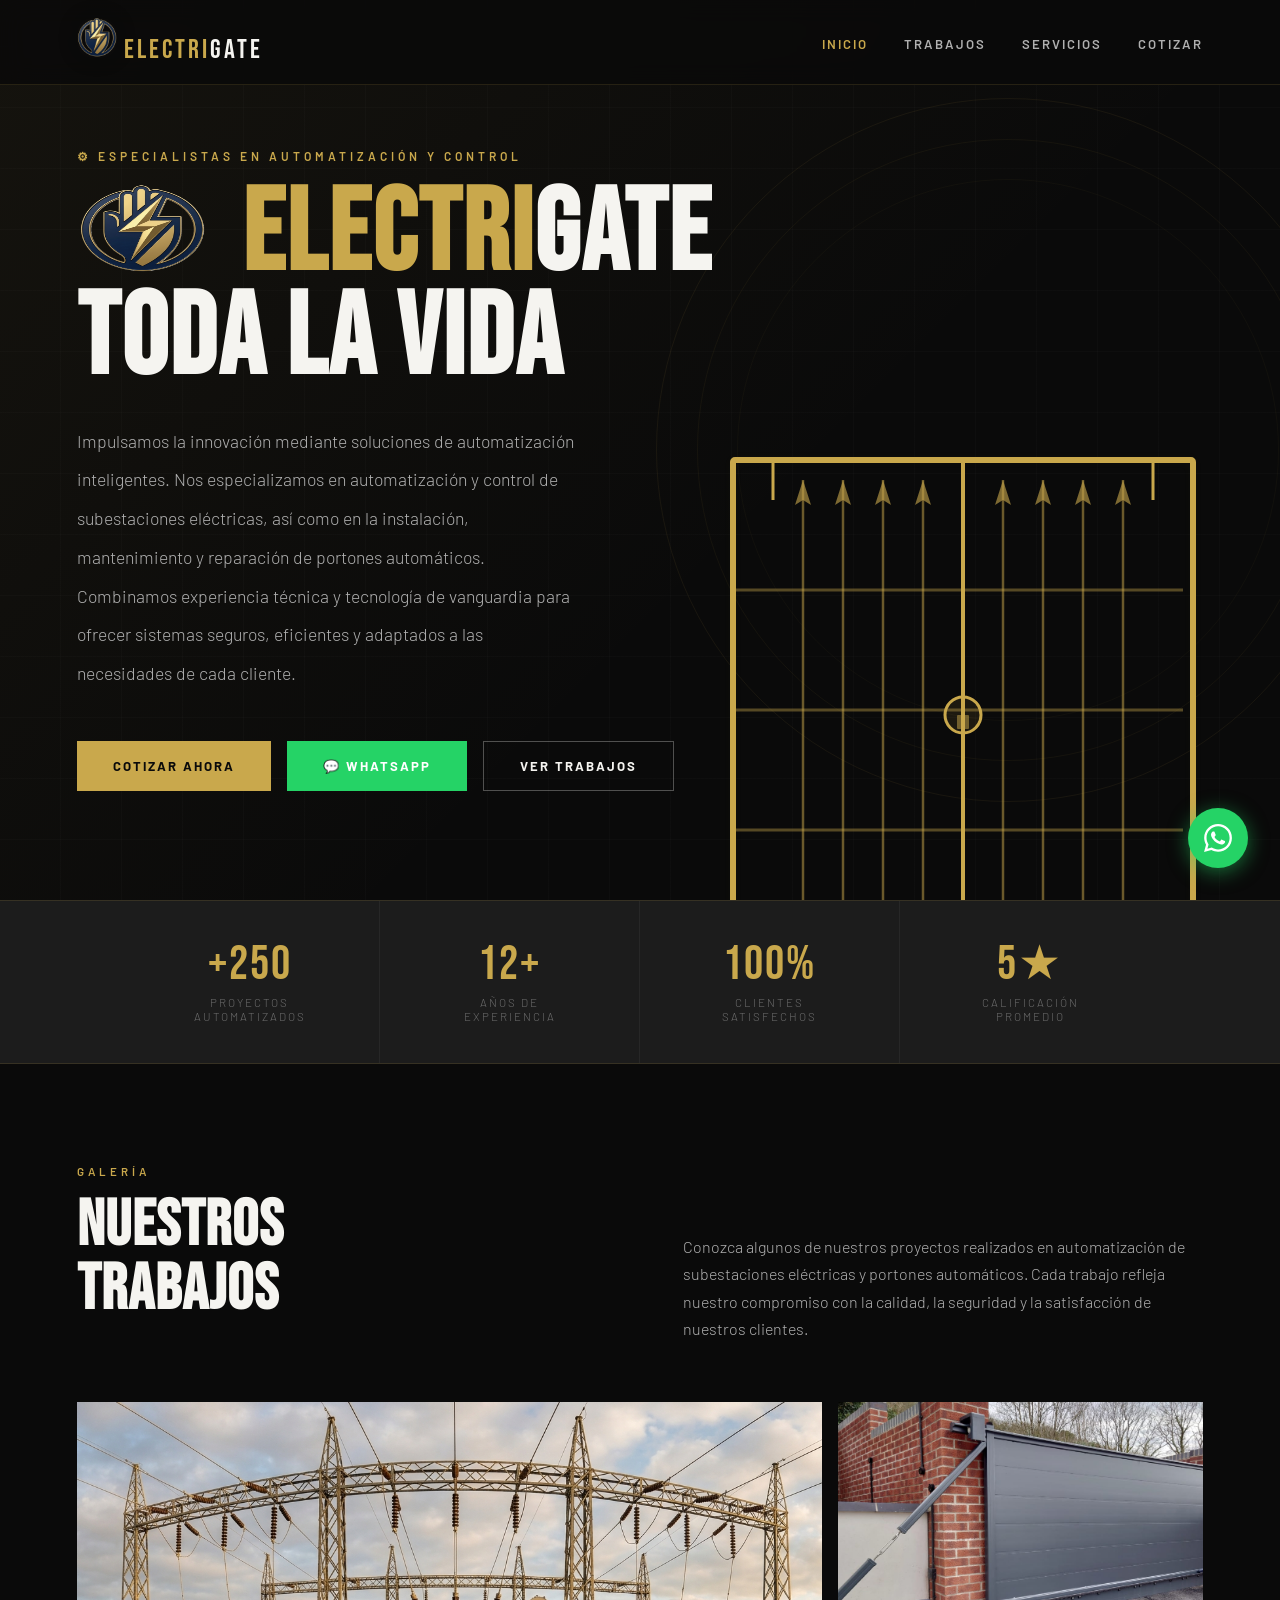
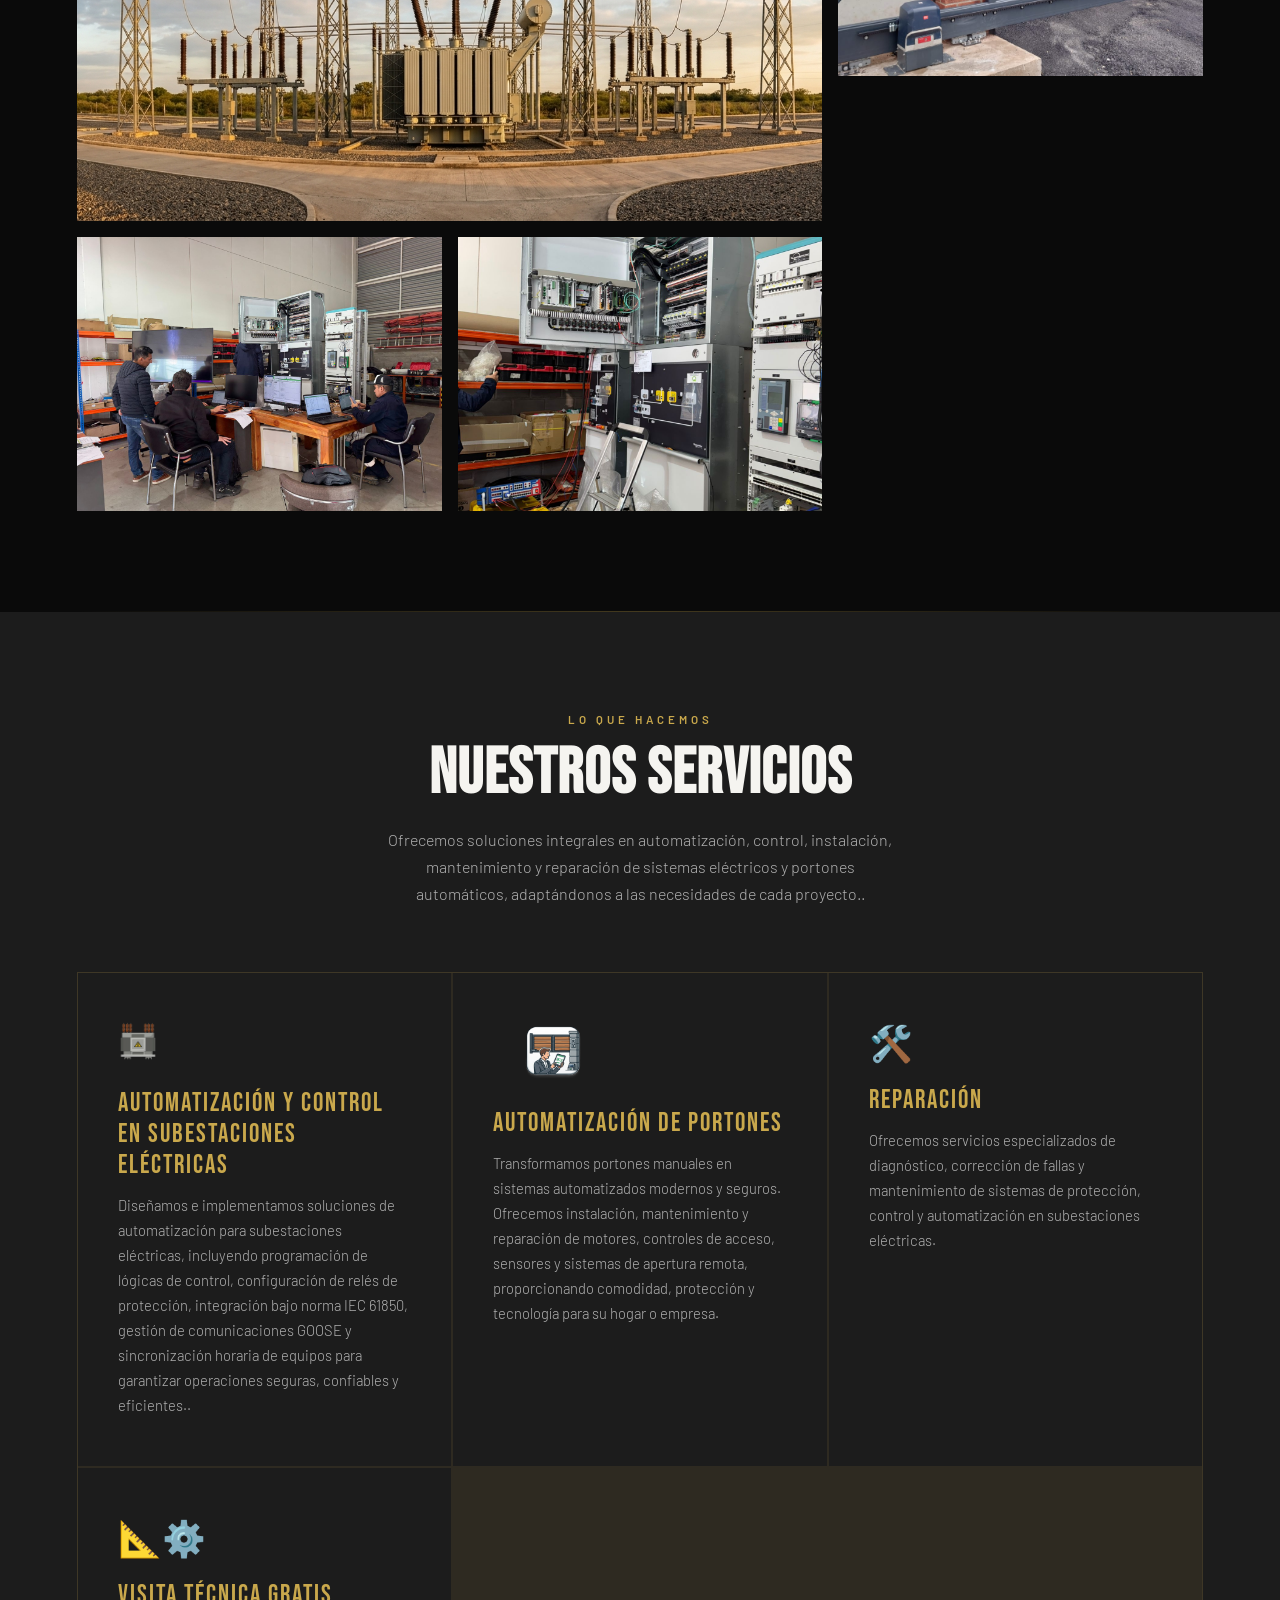
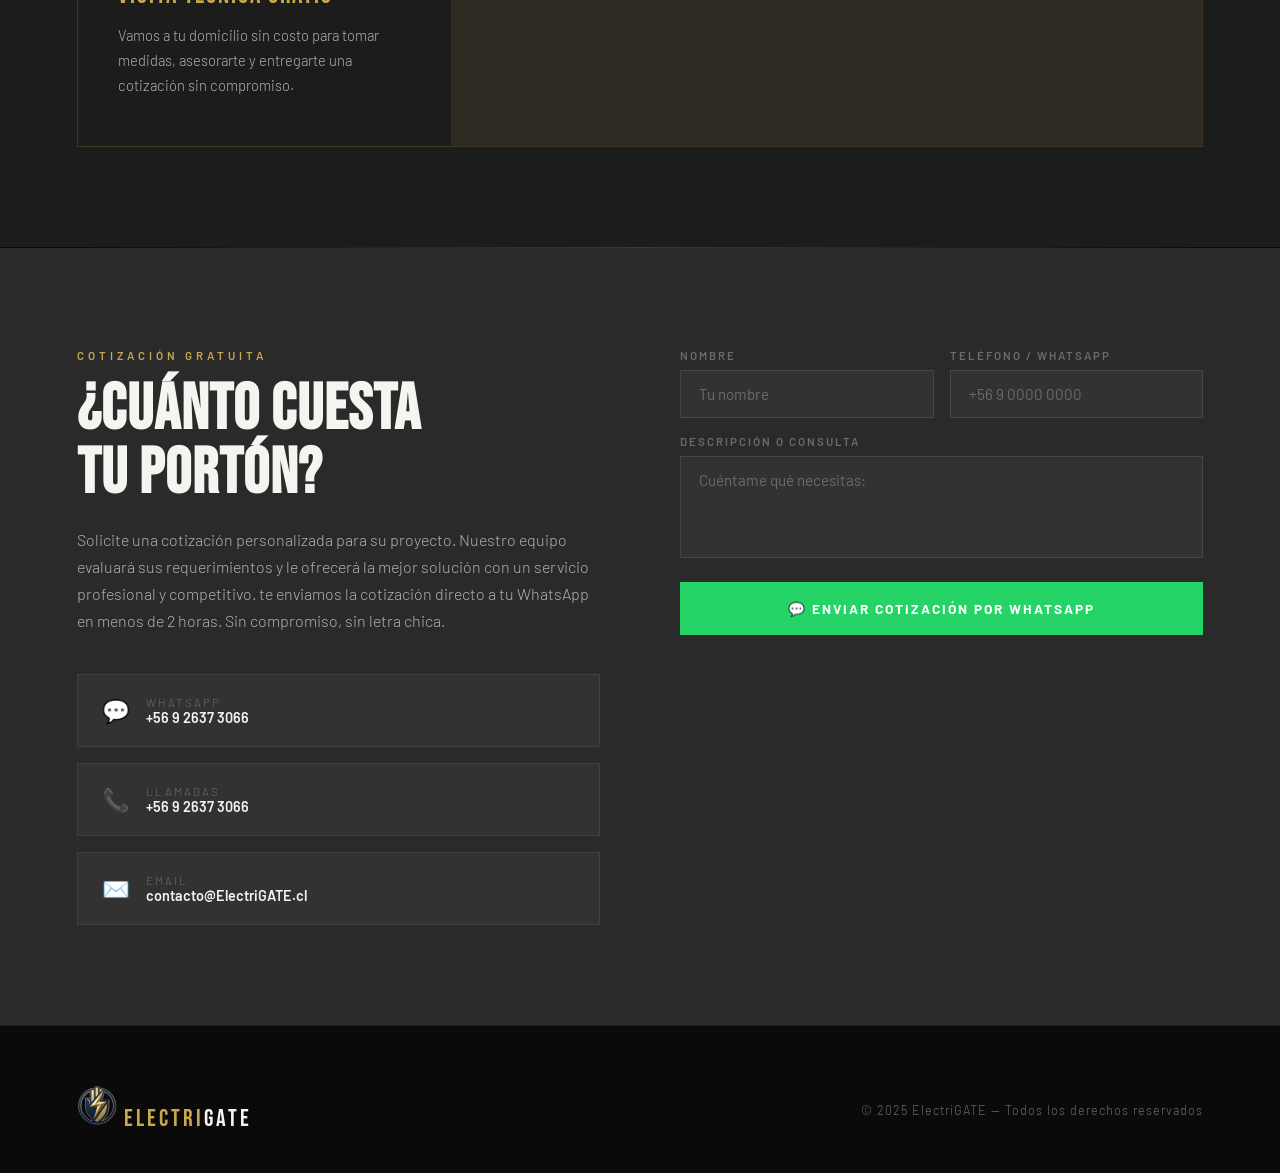
==== commit 7474c0f0: "tercer cambios" ====
--- a/ElectryGUY/index.html
+++ b/ElectryGUY/index.html
@@ -3,21 +3,21 @@
 <head>
   <meta charset="UTF-8" />
   <meta name="viewport" content="width=device-width, initial-scale=1.0" />
-  <title>ElectryGUY — Portones de Acero & Herrería</title>
+  <title>ElectriGATE</title>
   <link href="https://fonts.googleapis.com/css2?family=Bebas+Neue&family=Barlow:ital,wght@0,300;0,400;0,600;0,700;1,300&display=swap" rel="stylesheet" />
   <link rel="stylesheet" href="css/styles.css" />
-  <link rel="icon" href="Galeria/icono.ico" type="image/x-icon">
+  <link rel="icon" href="Galeria/Logo ElectriGATE.png" type="image/x-icon">
 </head>
 <body>
 
 <!-- Navegador -->
 <nav>
-  <div class="nav-logo">Electry<span>GUY</span></div>
+  <div class="nav-logo"><img src="Galeria/Logo ElectriGATE.png" alt="ElectriGATE" width="40" height="40" style="border-radius: 15px; box-shadow: 0 0 20px rgba(0,0,0,0.2);">
+    Electri<span>GATE</span></div>
   <ul class="nav-links">
     <li><a href="#inicio">Inicio</a></li>
     <li><a href="#trabajos">Trabajos</a></li>
     <li><a href="#servicios">Servicios</a></li>
-    <li><a href="#proceso">Proceso</a></li>
     <li><a href="#cotizar">Cotizar</a></li>
   </ul>
 </nav>
@@ -28,14 +28,14 @@
   <div class="hero-accent"></div>
 
   <div class="hero-content">
-    <p class="hero-eyebrow">⚙ Mantenimiento de Portones</p>
-    <h1 class="hero-title">
-      Portones<br>
-      <em>que duran</em><br>
-      toda la vida
+    <p class="hero-eyebrow">⚙ Especialistas en automatización y control</p>
+    <h1 class="hero-title"><img src="Galeria/Logo ElectriGATE.png" alt="ElectriGATE" width="130" height="90" style="vertical-align: middle; margin-right: 15px;">
+      <span style="color: #c9a84c;">Electri</span>GATE<br> toda la vida
     </h1>
     <p class="hero-desc">
-      Portones de acero, hierro y aluminio. se Instala y se le da mantenimiento
+      Impulsamos la innovación mediante soluciones de automatización inteligentes. Nos especializamos en automatización y control de subestaciones eléctricas,
+       así como en la instalación, mantenimiento y reparación de portones automáticos.
+       Combinamos experiencia técnica y tecnología de vanguardia para ofrecer sistemas seguros, eficientes y adaptados a las necesidades de cada cliente.
     </p>
     <div class="hero-ctas">
       <!-- cotizar Whatsapp, redirecciona a whatsapp  -->
@@ -98,8 +98,8 @@
 <!-- STATS -->
 <div class="stats-bar">
   <div class="stat-item">
-    <div class="stat-num">+500</div>
-    <div class="stat-label">Portones instalados</div>
+    <div class="stat-num">+250</div>
+    <div class="stat-label">Proyectos Automatizados</div>
   </div>
   <div class="stat-item">
     <div class="stat-num">12+</div>
@@ -122,75 +122,42 @@
       <p class="section-tag">Galería</p>
       <h2 class="section-title">Nuestros<br>Trabajos</h2>
     </div>
-    <p class="section-sub">Cada portón es una pieza única. Vea algunos de nuestros proyectos terminados.</p>
+    <p class="section-sub">Conozca algunos de nuestros proyectos realizados en automatización de subestaciones eléctricas y portones automáticos.
+       Cada trabajo refleja nuestro compromiso con la calidad, la seguridad y la satisfacción de nuestros clientes.
+</p>
   </div>
 
   <div class="gallery-grid">
+
     <!-- Las imágenes usan placeholders con colores reales de acero -->
-    <div class="gallery-item" style="grid-column:span 2; aspect-ratio:16/9;">
-      <div style="width:100%;height:100%;background:linear-gradient(135deg,#1a1a1a 0%,#2d2d2d 40%,#1a1a1a 100%);display:flex;align-items:center;justify-content:center;flex-direction:column;gap:12px;">
-        <img class="galeria-img" src="Galeria/Portón Colonial — Doble Hoja.jpeg" alt="Proton Colonial - Doble Hoja">
-        <!-- texto descriptivo  -->
-        <span style="color:#c9a84c;font-family:'Bebas Neue',sans-serif;letter-spacing:3px;font-size:1rem;">Portón Colonial Doble Hoja</span>
-      </div>
-      <div class="gallery-overlay"><span class="gallery-label">Portón Colonial — Doble Hoja</span></div>
-    </div>
-
-    <div class="gallery-item">
-      <div style="width:100%;height:100%;background:linear-gradient(135deg,#222 0%,#333 100%);display:flex;align-items:center;justify-content:center;flex-direction:column;gap:12px;">
-        <img class="galeria-img" src = "Galeria/Portón Moderno — Acero.jpeg" alt="Portón Moderno - Acero">
-        <!-- texto descriptivo  -->
-        <span style="color:#c9a84c;font-family:'Bebas Neue',sans-serif;letter-spacing:2px;font-size:0.85rem;">Portón Moderno</span>
-      </div>
+    <div class="gallery-item">
+      <div style="width:100%;height:100%;background:linear-gradient(135deg,#1a1a1a 0%,#2d2d2d ,#1a1a1a 100%);display:flex;align-items:center;justify-content:center;flex-direction:column;gap:12px;">
+        <img class="gallery-img" src="Galeria/subestacion-electrica.png" alt="Subestación Eléctrica">
+      </div>
+      <!-- texto descriptivo  -->
+      <div class="gallery-overlay"><span class="gallery-label">Subestación Eléctrica</span></div>
+    </div>
+
+    <div class="gallery-item">
+      <div style="width:100%;height:100%;background:linear-gradient(135deg,#1a1a1a 0%,#2d2d2d ,#1a1a1a 100%);display:flex;align-items:center;justify-content:center;flex-direction:column;gap:12px;">
+        <img class="gallery-img" src = "Galeria/Portón Electrico.png " alt="Porton Electrico">
+      </div>
+      <!-- texto descriptivo  -->
       <div class="gallery-overlay"><span class="gallery-label">Portón Moderno — Acero</span></div>
     </div>
 
     <div class="gallery-item">
       <div style="width:100%;height:100%;background:linear-gradient(135deg,#181818 0%,#2a2a2a 100%);display:flex;align-items:center;justify-content:center;flex-direction:column;gap:12px;">
-        <svg width="90" height="90" viewBox="0 0 90 90" fill="none">
-          <rect x="2" y="30" width="86" height="58" stroke="#c9a84c" stroke-width="2.5" fill="none"/>
-          <line x1="2" y1="50" x2="88" y2="50" stroke="#c9a84c" stroke-opacity="0.4" stroke-width="2"/>
-          <line x1="45" y1="30" x2="45" y2="88" stroke="#c9a84c" stroke-width="2"/>
-          <!-- arco superior -->
-          <path d="M2 30 Q45 2 88 30" stroke="#c9a84c" stroke-width="2.5" fill="none"/>
-        </svg>
-        <span style="color:#c9a84c;font-family:'Bebas Neue',sans-serif;letter-spacing:2px;font-size:0.85rem;">Portón Arco</span>
-      </div>
-      <div class="gallery-overlay"><span class="gallery-label">Portón Estilo Arco</span></div>
+         <img class="gallery-img" src="Galeria/Prueba FAT.png" alt="Pruebas FAT">
+      </div>
+      <div class="gallery-overlay"><span class="gallery-label">Pruebas FAT</span></div>
     </div>
 
     <div class="gallery-item">
       <div style="width:100%;height:100%;background:linear-gradient(135deg,#1e1e1e 0%,#2c2c2c 100%);display:flex;align-items:center;justify-content:center;flex-direction:column;gap:12px;">
-        <svg width="80" height="90" viewBox="0 0 80 90" fill="none">
-          <rect x="2" y="2" width="76" height="86" stroke="#c9a84c" stroke-width="2.5" fill="rgba(201,168,76,0.05)"/>
-          <line x1="2" y1="30" x2="78" y2="30" stroke="#c9a84c" stroke-opacity="0.3" stroke-width="2"/>
-          <line x1="2" y1="60" x2="78" y2="60" stroke="#c9a84c" stroke-opacity="0.3" stroke-width="2"/>
-          <rect x="15" y="38" width="20" height="15" stroke="#c9a84c" stroke-opacity="0.5" stroke-width="1.5" fill="none"/>
-          <rect x="45" y="38" width="20" height="15" stroke="#c9a84c" stroke-opacity="0.5" stroke-width="1.5" fill="none"/>
-        </svg>
-        <span style="color:#c9a84c;font-family:'Bebas Neue',sans-serif;letter-spacing:2px;font-size:0.85rem;">Portón Panel Sólido</span>
-      </div>
-      <div class="gallery-overlay"><span class="gallery-label">Portón Panel Sólido</span></div>
-    </div>
-
-    <div class="gallery-item">
-      <div style="width:100%;height:100%;background:linear-gradient(135deg,#202020 0%,#303030 100%);display:flex;align-items:center;justify-content:center;flex-direction:column;gap:12px;">
-        <svg width="110" height="80" viewBox="0 0 110 80" fill="none">
-          <!-- corredera -->
-          <rect x="2" y="20" width="100" height="50" stroke="#c9a84c" stroke-width="2.5" fill="none"/>
-          <line x1="2" y1="40" x2="102" y2="40" stroke="#c9a84c" stroke-opacity="0.4" stroke-width="2"/>
-          <line x1="20" y1="20" x2="20" y2="70" stroke="#c9a84c" stroke-opacity="0.4" stroke-width="1.5"/>
-          <line x1="38" y1="20" x2="38" y2="70" stroke="#c9a84c" stroke-opacity="0.4" stroke-width="1.5"/>
-          <line x1="56" y1="20" x2="56" y2="70" stroke="#c9a84c" stroke-opacity="0.4" stroke-width="1.5"/>
-          <line x1="74" y1="20" x2="74" y2="70" stroke="#c9a84c" stroke-opacity="0.4" stroke-width="1.5"/>
-          <!-- riel -->
-          <line x1="2" y1="75" x2="108" y2="75" stroke="#c9a84c" stroke-width="3"/>
-          <circle cx="106" cy="75" r="5" fill="#c9a84c" opacity="0.7"/>
-          <circle cx="90" cy="75" r="3" fill="#c9a84c" opacity="0.4"/>
-        </svg>
-        <span style="color:#c9a84c;font-family:'Bebas Neue',sans-serif;letter-spacing:2px;font-size:0.85rem;">Portón Corredera</span>
-      </div>
-      <div class="gallery-overlay"><span class="gallery-label">Portón Corredera Automático</span></div>
+       <img class="gallery-img" src="Galeria/Celdas Electricas.jpg" alt="Celdas Electricas">
+      </div>
+      <div class="gallery-overlay"><span class="gallery-label">Celdas Eléctricas</span></div>
     </div>
   </div>
 </section>
@@ -202,111 +169,35 @@
   <div class="services-header">
     <p class="section-tag">Lo que hacemos</p>
     <h2 class="section-title">Nuestros Servicios</h2>
-    <p class="section-sub">Desde el diseño hasta la instalación, nos encargamos de todo.</p>
+    <p class="section-sub">Ofrecemos soluciones integrales en automatización, control, instalación, mantenimiento y reparación de sistemas eléctricos
+       y portones automáticos, adaptándonos a las necesidades de cada proyecto..</p>
   </div>
 
   <div class="services-grid">
     <div class="service-card">
-      <div class="service-icon">🚪</div>
-      <div class="service-name">Portones a medida</div>
-      <p class="service-desc">Diseñamos y fabricamos portones según las dimensiones y el estilo que necesites. Hierro, acero inoxidable o aluminio.</p>
-    </div>
-    <div class="service-card">
-      <div class="service-icon">⚙️</div>
-      <div class="service-name">Automatización</div>
-      <p class="service-desc">Instalamos motores de apertura automática con control remoto, tarjeta y app. Portones correderos y batientes.</p>
-    </div>
-    <div class="service-card">
-      <div class="service-icon">🔒</div>
-      <div class="service-name">Cercos & Rejas</div>
-      <p class="service-desc">Cercos perimetrales, rejas de ventana y escaleras con el mismo nivel de acabado y durabilidad.</p>
+      <div class="service-icon"><img src="Galeria/Automatizacion de Subestacion.png" alt="Automatización" width="40" height="40"></div>
+      <div class="service-name">Automatización y Control en Subestaciones Eléctricas</div>
+      <p class="service-desc">Diseñamos e implementamos soluciones de automatización para subestaciones eléctricas, incluyendo programación de lógicas de control,
+         configuración de relés de protección, integración bajo norma IEC 61850, gestión de comunicaciones GOOSE 
+         y sincronización horaria de equipos para garantizar operaciones seguras, confiables y eficientes..</p>
+    </div>
+    <div class="service-card">
+      <div class="service-icon"><img src="Galeria/Automatizacion de Portones.png" alt="Automatización de Portones" width="120" height="60"></div>
+      <div class="service-name">Automatización de Portones</div>
+      <p class="service-desc">Transformamos portones manuales en sistemas automatizados modernos y seguros. Ofrecemos instalación,
+         mantenimiento y reparación de motores, controles de acceso, sensores y sistemas de apertura remota, proporcionando comodidad,
+          protección y tecnología para su hogar o empresa.</p>
     </div>
     <div class="service-card">
       <div class="service-icon">🛠️</div>
       <div class="service-name">Reparación</div>
-      <p class="service-desc">Servicio técnico para portones existentes: soldadura, pintura anticorrosiva, ajuste de bisagras y motores.</p>
-    </div>
-    <div class="service-card">
-      <div class="service-icon">🎨</div>
-      <div class="service-name">Pintura & Acabados</div>
-      <p class="service-desc">Acabados con pintura en polvo electrostática, esmalte al horno y primer anticorrosivo para larga duración.</p>
-    </div>
-    <div class="service-card">
-      <div class="service-icon">📐</div>
+      <p class="service-desc">Ofrecemos servicios especializados de diagnóstico, corrección de fallas y mantenimiento de sistemas de protección,
+         control y automatización en subestaciones eléctricas.</p>
+    </div>
+    <div class="service-card">
+      <div class="service-icon">📐⚙️</div>
       <div class="service-name">Visita técnica gratis</div>
       <p class="service-desc">Vamos a tu domicilio sin costo para tomar medidas, asesorarte y entregarte una cotización sin compromiso.</p>
-    </div>
-  </div>
-</section>
-
-<!-- PROCESO -->
-<section id="proceso">
-  <div class="proceso-grid">
-    <div>
-      <p class="section-tag">¿Cómo trabajamos?</p>
-      <h2 class="section-title">Proceso simple<br>en 4 pasos</h2>
-
-      <div class="proceso-steps">
-        <div class="step">
-          <div class="step-num">01</div>
-          <div class="step-content">
-            <h3>Cotización</h3>
-            <p>Escríbenos por WhatsApp o llena el formulario. Te respondemos en menos de 2 horas con precio y opciones.</p>
-          </div>
-        </div>
-        <div class="step">
-          <div class="step-num">02</div>
-          <div class="step-content">
-            <h3>Diseño & Medidas</h3>
-            <p>Coordinamos una visita técnica gratuita para medir el espacio y definir el diseño final junto a ti.</p>
-          </div>
-        </div>
-        <div class="step">
-          <div class="step-num">03</div>
-          <div class="step-content">
-            <h3>Fabricación</h3>
-            <p>Fabricamos tu portón en nuestro taller con materiales de primera calidad. Tiempo promedio: 5 a 10 días hábiles.</p>
-          </div>
-        </div>
-        <div class="step">
-          <div class="step-num">04</div>
-          <div class="step-content">
-            <h3>Instalación</h3>
-            <p>Instalamos y verificamos el funcionamiento. Entregamos garantía escrita y soporte post-venta.</p>
-          </div>
-        </div>
-      </div>
-    </div>
-
-    <div class="proceso-visual">
-      <div class="garantia-item">
-        <div class="garantia-icon">🔩</div>
-        <div class="garantia-text">
-          <h4>Materiales certificados</h4>
-          <p>Acero estructural y aluminio de primera calidad con resistencia a la corrosión comprobada.</p>
-        </div>
-      </div>
-      <div class="garantia-item">
-        <div class="garantia-icon">🎯</div>
-        <div class="garantia-text">
-          <h4>Precisión milimétrica</h4>
-          <p>Todas las piezas son cortadas con tecnología de plasma y soldadas por maestros certificados.</p>
-        </div>
-      </div>
-      <div class="garantia-item">
-        <div class="garantia-icon">📋</div>
-        <div class="garantia-text">
-          <h4>Garantía por escrito</h4>
-          <p>2 años de garantía en fabricación y 1 año en motor de automatización con soporte incluido.</p>
-        </div>
-      </div>
-      <div class="garantia-item">
-        <div class="garantia-icon">🚚</div>
-        <div class="garantia-text">
-          <h4>Traslado e instalación</h4>
-          <p>Llegamos a tu domicilio con todo el equipo necesario. Sin costos ocultos ni sorpresas.</p>
-        </div>
-      </div>
     </div>
   </div>
 </section>
@@ -320,12 +211,14 @@
       <p class="section-tag">Cotización gratuita</p>
       <h2 class="section-title">¿Cuánto cuesta<br>tu portón?</h2>
       <p class="section-sub">
-        Completa el formulario y te enviamos la cotización directo a tu WhatsApp en menos de 2 horas.
+        Solicite una cotización personalizada para su proyecto. Nuestro equipo evaluará sus requerimientos y
+         le ofrecerá la mejor solución con un servicio profesional y competitivo.
+        te enviamos la cotización directo a tu WhatsApp en menos de 2 horas.
         Sin compromiso, sin letra chica.
       </p>
-<!-- Cotizar, Wahastaspp Link Prioritario-->
+<!-- Cotizar-->
       <div class="contacto-directo" style="margin-top:40px;">
-        <a href="https://wa.me/56926373066" target="_blank" class="contacto-link">
+        <a href="https://wa.me/56926373066?text=Hola%20ElectriGATE,%20quiero%20cotizar,%20" target="_blank" class="contacto-link">
           <span class="c-icon">💬</span>
           <div>
             <span class="c-label">WhatsApp</span>
@@ -339,16 +232,17 @@
             <span class="c-val">+56 9 2637 3066</span>
           </div>
         </a>
-        <a href="mailto:contacto@ElectryGUY.cl" class="contacto-link">
+        <a href="mailto:contacto@ElectriGATE.cl" class="contacto-link">
           <span class="c-icon">✉️</span>
           <div>
             <span class="c-label">Email</span>
-            <span class="c-val">contacto@ElectryGUY.cl</span>
+            <span class="c-val">contacto@ElectriGATE.cl</span>
           </div>
         </a>
       </div>
     </div>
 
+    <!-- relleno de cotizacion -->
     <div class="cotizar-form">
       <div class="form-row">
         <div class="form-group">
@@ -362,42 +256,8 @@
       </div>
 
       <div class="form-group">
-        <label>Tipo de portón</label>
-        <select id="tipo">
-          <option value="">— Selecciona una opción —</option>
-          <option>Portón batiente (1 hoja)</option>
-          <option>Portón batiente doble hoja</option>
-          <option>Portón corredera</option>
-          <option>Portón seccional</option>
-          <option>Reja / Cerco</option>
-          <option>Otro / No sé aún</option>
-        </select>
-      </div>
-
-      <div class="form-row">
-        <div class="form-group">
-          <label>Ancho aproximado (m)</label>
-          <input type="number" id="ancho" placeholder="Ej: 3.5" step="0.1" min="0" />
-        </div>
-        <div class="form-group">
-          <label>Alto aproximado (m)</label>
-          <input type="number" id="alto" placeholder="Ej: 2.2" step="0.1" min="0" />
-        </div>
-      </div>
-
-      <div class="form-group">
-        <label>¿Quieres automatización?</label>
-        <select id="auto">
-          <option value="">— Selecciona —</option>
-          <option>Sí, con motor automático</option>
-          <option>No, solo manual</option>
-          <option>No sé aún, que me asesoren</option>
-        </select>
-      </div>
-
-      <div class="form-group">
         <label>Descripción o consulta</label>
-        <textarea id="mensaje" rows="4" placeholder="Cuéntame qué necesitas: material, diseño, urgencia, etc."></textarea>
+        <textarea id="mensaje" rows="4" placeholder="Cuéntame qué necesitas: "></textarea>
       </div>
 
       <button class="btn-submit" onclick="enviarCotizacion()">
@@ -409,15 +269,12 @@
 
 <!-- FOOTER -->
 <footer>
-  <div class="footer-logo">Electry<span style="color:#f5f4f0;">GUY</span></div>
-  <p class="footer-copy">© 2025 ElectryGUY — Todos los derechos reservados</p>
-  <a href="https://wa.me/56926373066" target="_blank" class="footer-wa">
-    💬 Escríbenos ya
-  </a>
+  <div class="footer-logo"><img src="Galeria/Logo ElectriGATE.png" alt="Logo ElectriGATE" width="40" height="40"> Electri<span style="color:#f5f4f0;">GATE</span></div>
+  <p class="footer-copy">© 2025 ElectriGATE — Todos los derechos reservados</p>
 </footer>
 
 <!-- BOTÓN FLOTANTE WHATSAPP -->
-<a href="https://wa.me/56926373066?text=Hola,%20quiero%20cotizar,%20" target="_blank" class="wa-float" title="Chateá por WhatsApp">
+<a href="https://wa.me/56926373066?text=Hola%20ElectriGATE,%20quiero%20cotizar,%20" target="_blank" class="wa-float" title="Chateá por WhatsApp">
   <svg xmlns="http://www.w3.org/2000/svg" width="28" height="28" viewBox="0 0 24 24" fill="white">
     <path d="M.057 24l1.687-6.163c-1.041-1.804-1.588-3.849-1.587-5.946.003-6.556 5.338-11.891 11.893-11.891 3.181.001 6.167 1.24 8.413 3.488 2.245 2.248 3.481 5.236 3.48 8.414-.003 6.557-5.338 11.892-11.893 11.892-1.99-.001-3.951-.5-5.688-1.448l-6.305 1.654zm6.597-3.807c1.676.995 3.276 1.591 5.392 1.592 5.448 0 9.886-4.434 9.889-9.885.002-5.462-4.415-9.89-9.881-9.892-5.452 0-9.887 4.434-9.889 9.884-.001 2.225.651 3.891 1.746 5.634l-.999 3.648 3.742-.981zm11.387-5.464c-.074-.124-.272-.198-.57-.347-.297-.149-1.758-.868-2.031-.967-.272-.099-.47-.149-.669.149-.198.297-.768.967-.941 1.165-.173.198-.347.223-.644.074-.297-.149-1.255-.462-2.39-1.475-.883-.788-1.48-1.761-1.653-2.059-.173-.297-.018-.458.13-.606.134-.133.297-.347.446-.521.151-.172.2-.296.3-.495.099-.198.05-.372-.025-.521-.075-.148-.669-1.611-.916-2.206-.242-.579-.487-.501-.669-.51l-.57-.01c-.198 0-.52.074-.792.372s-1.04 1.016-1.04 2.479 1.065 2.876 1.213 3.074c.149.198 2.095 3.2 5.076 4.487.709.306 1.263.489 1.694.626.712.226 1.36.194 1.872.118.571-.085 1.758-.719 2.006-1.413.248-.695.248-1.29.173-1.414z"/>
   </svg>
--- a/ElectryGUY/css/styles.css
+++ b/ElectryGUY/css/styles.css
@@ -150,9 +150,9 @@
 
 .hero-desc {
   font-size: 1.1rem;
-  line-height: 1.7;
+  line-height: 2.2;
   color: var(--gris-claro);
-  max-width: 480px;
+  max-width: 500px;
   margin-bottom: 48px;
   opacity: 0;
   animation: fadeUp 0.8s 0.6s forwards;
